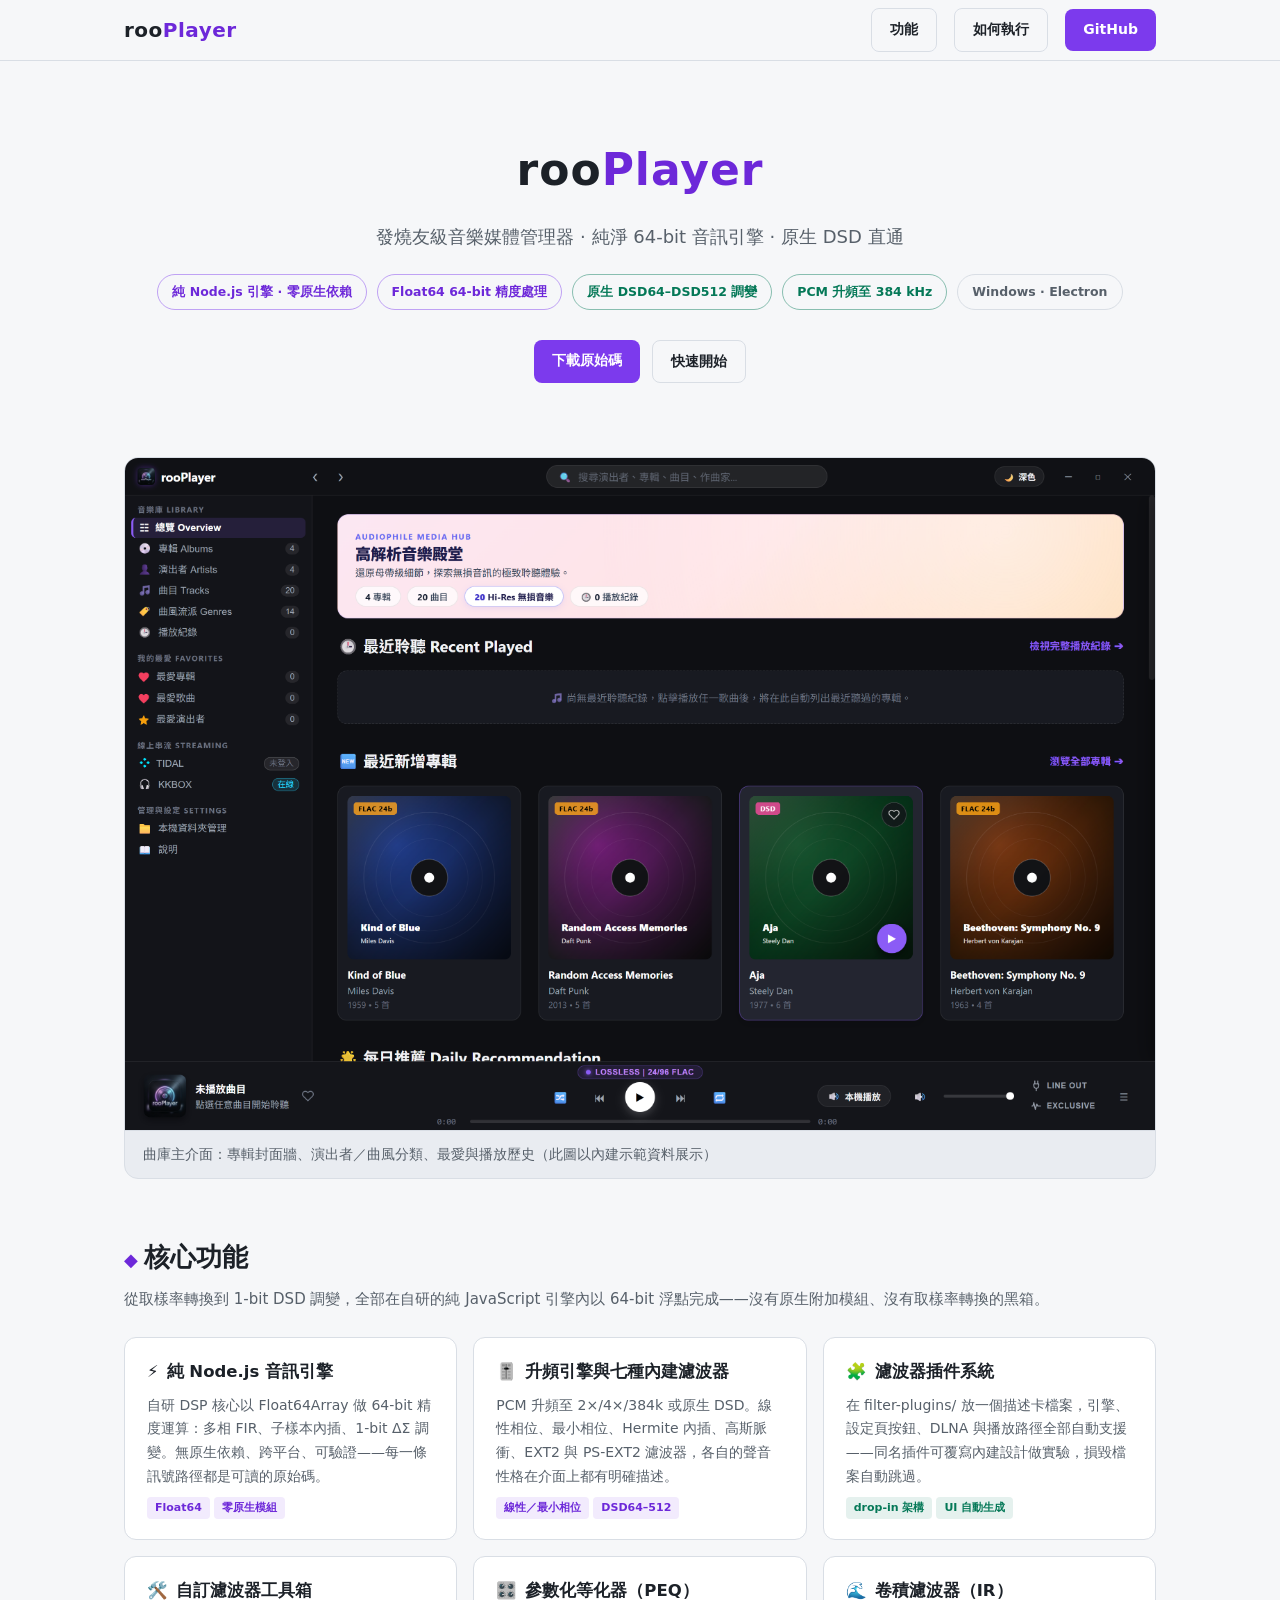
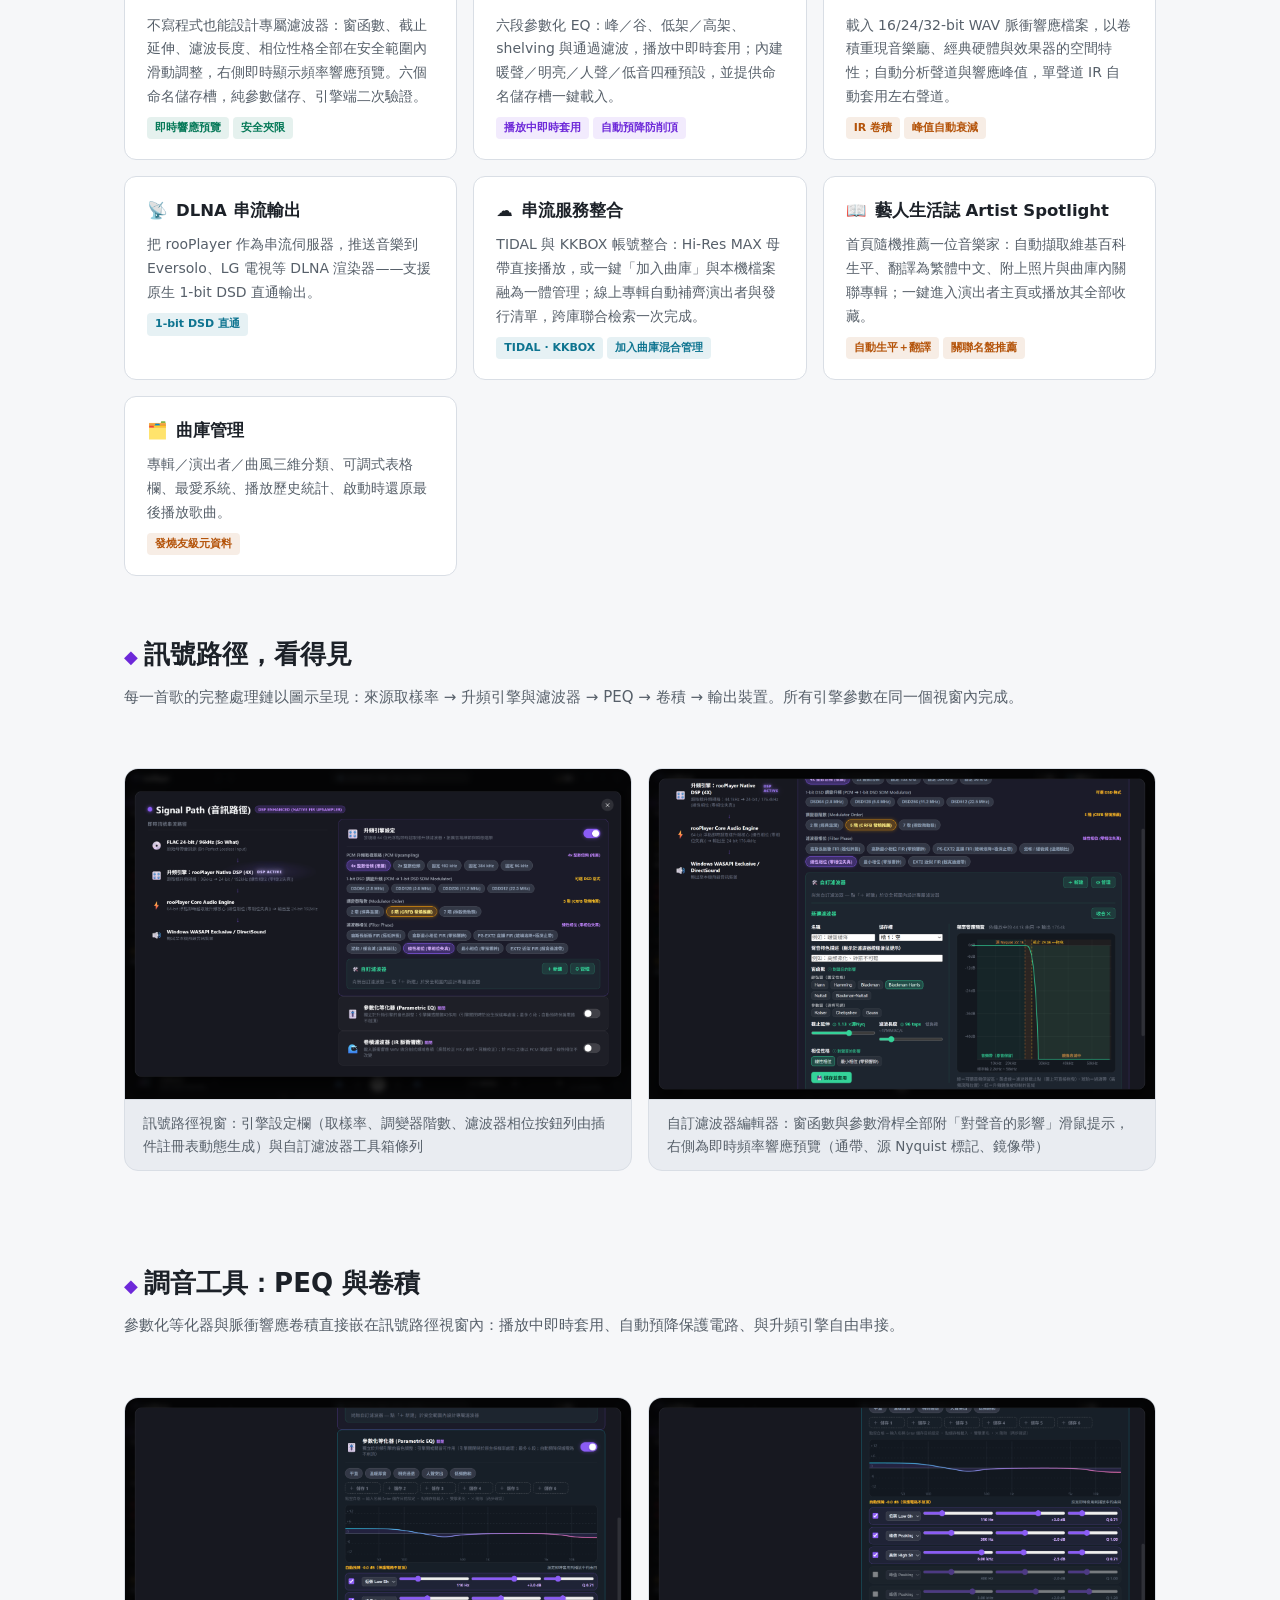
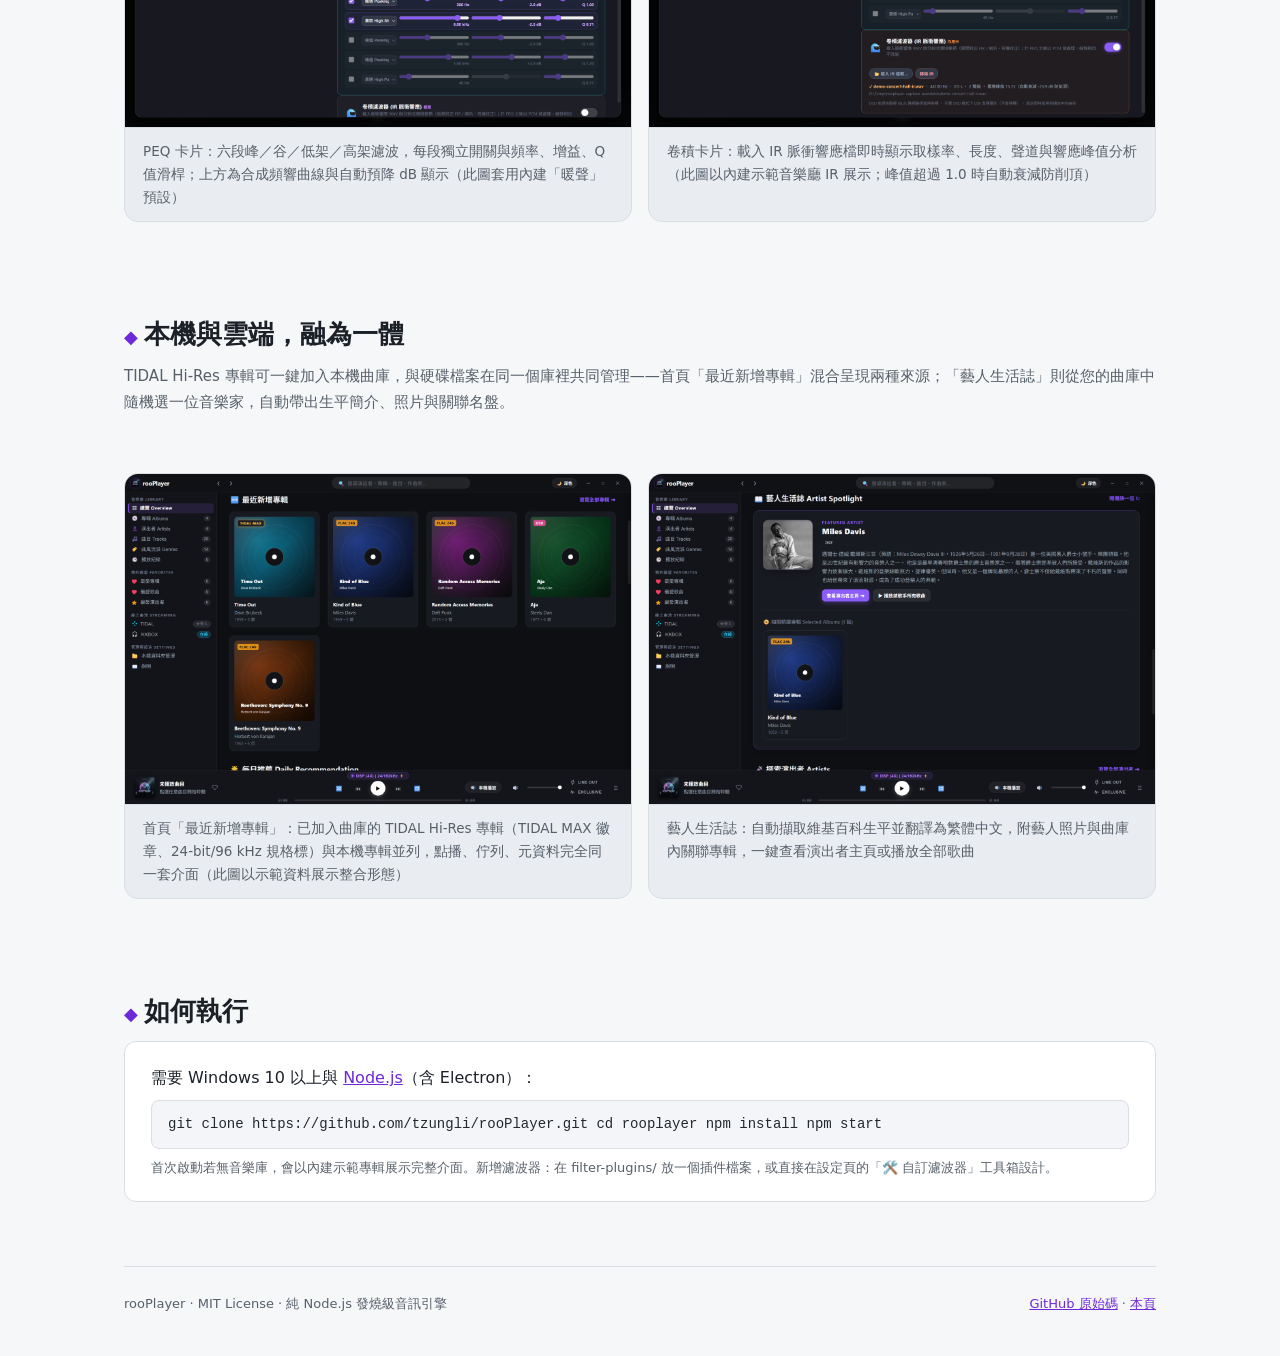
==== frontend/docs/index.html @ 193a7fea "feat: Initial commit of rooPlayer Rust native audiophile media player" ====
<!DOCTYPE html>
<html lang="zh-Hant">
<head>
<meta charset="UTF-8">
<meta name="viewport" content="width=device-width, initial-scale=1.0">
<title>rooPlayer — 發燒友音樂媒體管理器</title>
<meta name="description" content="rooPlayer：純 Node.js 64-bit 音訊引擎的發燒級音樂播放器。原生 DSD、升頻引擎、濾波器插件與自訂工具箱、PEQ、卷積、DLNA 串流。">
<style>
  :root {
    --bg: #f6f7f9; --bg2: #e9ecf1; --card: #ffffff; --border: #d9dee5;
    --text: #1c2128; --text2: #57606a; --purple: #7c3aed; --purple2: #6d28d9;
    --green: #047857; --amber: #b45309; --cyan: #0e7490;
  }
  * { margin: 0; padding: 0; box-sizing: border-box; }
  body { background: var(--bg); color: var(--text); font-family: "Segoe UI", "Microsoft JhengHei", system-ui, sans-serif; line-height: 1.7; }
  .wrap { max-width: 1080px; margin: 0 auto; padding: 0 24px; }

  header { position: sticky; top: 0; background: rgba(246,247,249,.92); backdrop-filter: blur(10px); border-bottom: 1px solid var(--border); z-index: 10; }
  .nav { display: flex; align-items: center; justify-content: space-between; height: 60px; }
  .logo { font-size: 20px; font-weight: 800; letter-spacing: .5px; }
  .logo span { color: var(--purple2); }
  .nav a.btn { margin-left: 12px; }
  .btn { display: inline-block; background: var(--purple); color: #fff; text-decoration: none; font-weight: 700; font-size: 14px; padding: 9px 18px; border-radius: 8px; transition: .2s; }
  .btn:hover { background: var(--purple2); }
  .btn.ghost { background: transparent; border: 1px solid var(--border); color: var(--text); }
  .btn.ghost:hover { border-color: var(--purple2); color: var(--purple2); }

  .hero { text-align: center; padding: 72px 0 40px; }
  .hero h1 { font-size: 44px; font-weight: 800; letter-spacing: 1px; }
  .hero h1 span { color: var(--purple2); }
  .hero .tagline { color: var(--text2); font-size: 18px; margin-top: 14px; }
  .hero .badges { margin-top: 22px; display: flex; gap: 10px; justify-content: center; flex-wrap: wrap; }
  .badge { font-size: 12.5px; font-weight: 700; padding: 6px 14px; border-radius: 20px; border: 1px solid var(--border); color: var(--text2); }
  .badge.p { border-color: rgba(124,58,237,.45); color: var(--purple2); }
  .badge.g { border-color: rgba(4,120,87,.45); color: var(--green); }
  .hero .cta { margin-top: 30px; display: flex; gap: 12px; justify-content: center; }

  .shot { margin: 34px 0; border: 1px solid var(--border); border-radius: 14px; overflow: hidden; background: var(--bg2); }
  .shot img { width: 100%; display: block; }
  .shot .cap { padding: 12px 18px; font-size: 13.5px; color: var(--text2); border-top: 1px solid var(--border); }

  h2 { font-size: 26px; margin: 56px 0 8px; }
  h2::before { content: "◆ "; color: var(--purple2); font-size: 18px; }
  .sub { color: var(--text2); margin-bottom: 24px; font-size: 15px; }

  .grid { display: grid; grid-template-columns: repeat(auto-fit, minmax(300px, 1fr)); gap: 16px; }
  .card { background: var(--card); border: 1px solid var(--border); border-radius: 12px; padding: 20px 22px; }
  .card h3 { font-size: 16.5px; margin-bottom: 8px; }
  .card h3 .ico { margin-right: 8px; }
  .card p { font-size: 14px; color: var(--text2); }
  .card .tag { display: inline-block; font-size: 11px; font-weight: 700; padding: 2px 8px; border-radius: 4px; margin: 8px 4px 0 0; }
  .tag.p { background: rgba(124,58,237,.10); color: var(--purple2); }
  .tag.g { background: rgba(4,120,87,.10); color: var(--green); }
  .tag.a { background: rgba(180,83,9,.10); color: var(--amber); }
  .tag.c { background: rgba(14,116,144,.10); color: var(--cyan); }

  .cols2 { display: grid; grid-template-columns: 1fr 1fr; gap: 16px; }
  @media (max-width: 820px) { .cols2 { grid-template-columns: 1fr; } .hero h1 { font-size: 30px; } }

  .run { background: var(--card); border: 1px solid var(--border); border-radius: 12px; padding: 22px 26px; }
  .run code { display: block; background: #f3f5f8; border: 1px solid var(--border); border-radius: 8px; padding: 12px 16px; font-family: Consolas, monospace; font-size: 14px; color: #24292f; margin: 8px 0; }
  .run .note { font-size: 13px; color: var(--text2); }

  footer { margin-top: 64px; border-top: 1px solid var(--border); padding: 26px 0 40px; color: var(--text2); font-size: 13px; display: flex; justify-content: space-between; flex-wrap: wrap; gap: 10px; }
  footer a { color: var(--purple2); }
</style>
</head>
<body>

<header>
  <div class="wrap nav">
    <div class="logo">roo<span>Player</span></div>
    <nav>
      <a class="btn ghost" href="#features">功能</a>
      <a class="btn ghost" href="#run">如何執行</a>
      <a class="btn" href="https://github.com/tzungli/rooPlayer">GitHub</a>
    </nav>
  </div>
</header>

<div class="wrap">

  <section class="hero">
    <h1>roo<span>Player</span></h1>
    <div class="tagline">發燒友級音樂媒體管理器 · 純淨 64-bit 音訊引擎 · 原生 DSD 直通</div>
    <div class="badges">
      <span class="badge p">純 Node.js 引擎 · 零原生依賴</span>
      <span class="badge p">Float64 64-bit 精度處理</span>
      <span class="badge g">原生 DSD64–DSD512 調變</span>
      <span class="badge g">PCM 升頻至 384 kHz</span>
      <span class="badge">Windows · Electron</span>
    </div>
    <div class="cta">
      <a class="btn" href="https://github.com/tzungli/rooPlayer">下載原始碼</a>
      <a class="btn ghost" href="#run">快速開始</a>
    </div>
  </section>

  <figure class="shot">
    <img src="img/home.png" alt="rooPlayer 曲庫主介面" loading="lazy">
    <figcaption class="cap">曲庫主介面：專輯封面牆、演出者／曲風分類、最愛與播放歷史（此圖以內建示範資料展示）</figcaption>
  </figure>

  <section id="features">
    <h2>核心功能</h2>
    <p class="sub">從取樣率轉換到 1-bit DSD 調變，全部在自研的純 JavaScript 引擎內以 64-bit 浮點完成——沒有原生附加模組、沒有取樣率轉換的黑箱。</p>

    <div class="grid">
      <div class="card">
        <h3><span class="ico">⚡</span>純 Node.js 音訊引擎</h3>
        <p>自研 DSP 核心以 Float64Array 做 64-bit 精度運算：多相 FIR、子樣本內插、1-bit ΔΣ 調變。無原生依賴、跨平台、可驗證——每一條訊號路徑都是可讀的原始碼。</p>
        <span class="tag p">Float64</span><span class="tag p">零原生模組</span>
      </div>
      <div class="card">
        <h3><span class="ico">🎚️</span>升頻引擎與七種內建濾波器</h3>
        <p>PCM 升頻至 2×/4×/384k 或原生 DSD。線性相位、最小相位、Hermite 內插、高斯脈衝、EXT2 與 PS-EXT2 濾波器，各自的聲音性格在介面上都有明確描述。</p>
        <span class="tag p">線性／最小相位</span><span class="tag p">DSD64–512</span>
      </div>
      <div class="card">
        <h3><span class="ico">🧩</span>濾波器插件系統</h3>
        <p>在 filter-plugins/ 放一個描述卡檔案，引擎、設定頁按鈕、DLNA 與播放路徑全部自動支援——同名插件可覆寫內建設計做實驗，損毀檔案自動跳過。</p>
        <span class="tag g">drop-in 架構</span><span class="tag g">UI 自動生成</span>
      </div>
      <div class="card">
        <h3><span class="ico">🛠️</span>自訂濾波器工具箱</h3>
        <p>不寫程式也能設計專屬濾波器：窗函數、截止延伸、濾波長度、相位性格全部在安全範圍內滑動調整，右側即時顯示頻率響應預覽。六個命名儲存槽，純參數儲存、引擎端二次驗證。</p>
        <span class="tag g">即時響應預覽</span><span class="tag g">安全夾限</span>
      </div>
      <div class="card">
        <h3><span class="ico">🎛️</span>參數化等化器（PEQ）</h3>
        <p>六段參數化 EQ：峰／谷、低架／高架、 shelving 與通過濾波，播放中即時套用；內建暖聲／明亮／人聲／低音四種預設，並提供命名儲存槽一鍵載入。</p>
        <span class="tag p">播放中即時套用</span><span class="tag p">自動預降防削頂</span>
      </div>
      <div class="card">
        <h3><span class="ico">🌊</span>卷積濾波器（IR）</h3>
        <p>載入 16/24/32-bit WAV 脈衝響應檔案，以卷積重現音樂廳、經典硬體與效果器的空間特性；自動分析聲道與響應峰值，單聲道 IR 自動套用左右聲道。</p>
        <span class="tag a">IR 卷積</span><span class="tag a">峰值自動衰減</span>
      </div>
      <div class="card">
        <h3><span class="ico">📡</span>DLNA 串流輸出</h3>
        <p>把 rooPlayer 作為串流伺服器，推送音樂到 Eversolo、LG 電視等 DLNA 渲染器——支援原生 1-bit DSD 直通輸出。</p>
        <span class="tag c">1-bit DSD 直通</span>
      </div>
      <div class="card">
        <h3><span class="ico">☁️</span>串流服務整合</h3>
        <p>TIDAL 與 KKBOX 帳號整合：Hi-Res MAX 母帶直接播放，或一鍵「加入曲庫」與本機檔案融為一體管理；線上專輯自動補齊演出者與發行清單，跨庫聯合檢索一次完成。</p>
        <span class="tag c">TIDAL · KKBOX</span><span class="tag c">加入曲庫混合管理</span>
      </div>
      <div class="card">
        <h3><span class="ico">📖</span>藝人生活誌 Artist Spotlight</h3>
        <p>首頁隨機推薦一位音樂家：自動擷取維基百科生平、翻譯為繁體中文、附上照片與曲庫內關聯專輯；一鍵進入演出者主頁或播放其全部收藏。</p>
        <span class="tag a">自動生平＋翻譯</span><span class="tag a">關聯名盤推薦</span>
      </div>
      <div class="card">
        <h3><span class="ico">🗂️</span>曲庫管理</h3>
        <p>專輯／演出者／曲風三維分類、可調式表格欄、最愛系統、播放歷史統計、啟動時還原最後播放歌曲。</p>
        <span class="tag a">發燒友級元資料</span>
      </div>
    </div>
  </section>

  <section>
    <h2>訊號路徑，看得見</h2>
    <p class="sub">每一首歌的完整處理鏈以圖示呈現：來源取樣率 → 升頻引擎與濾波器 → PEQ → 卷積 → 輸出裝置。所有引擎參數在同一個視窗內完成。</p>
    <div class="cols2">
      <figure class="shot">
        <img src="img/signalpath.png" alt="訊號路徑設定視窗" loading="lazy">
        <figcaption class="cap">訊號路徑視窗：引擎設定欄（取樣率、調變器階數、濾波器相位按鈕列由插件註冊表動態生成）與自訂濾波器工具箱條列</figcaption>
      </figure>
      <figure class="shot">
        <img src="img/toolbox.png" alt="自訂濾波器工具箱編輯器" loading="lazy">
        <figcaption class="cap">自訂濾波器編輯器：窗函數與參數滑桿全部附「對聲音的影響」滑鼠提示，右側為即時頻率響應預覽（通帶、源 Nyquist 標記、鏡像帶）</figcaption>
      </figure>
    </div>
  </section>

  <section>
    <h2>調音工具：PEQ 與卷積</h2>
    <p class="sub">參數化等化器與脈衝響應卷積直接嵌在訊號路徑視窗內：播放中即時套用、自動預降保護電路、與升頻引擎自由串接。</p>
    <div class="cols2">
      <figure class="shot">
        <img src="img/peq.png" alt="參數化等化器 PEQ 卡片" loading="lazy">
        <figcaption class="cap">PEQ 卡片：六段峰／谷／低架／高架濾波，每段獨立開關與頻率、增益、Q 值滑桿；上方為合成頻響曲線與自動預降 dB 顯示（此圖套用內建「暖聲」預設）</figcaption>
      </figure>
      <figure class="shot">
        <img src="img/conv.png" alt="卷積濾波器 IR 卡片" loading="lazy">
        <figcaption class="cap">卷積卡片：載入 IR 脈衝響應檔即時顯示取樣率、長度、聲道與響應峰值分析（此圖以內建示範音樂廳 IR 展示；峰值超過 1.0 時自動衰減防削頂）</figcaption>
      </figure>
    </div>
  </section>

  <section>
    <h2>本機與雲端，融為一體</h2>
    <p class="sub">TIDAL Hi-Res 專輯可一鍵加入本機曲庫，與硬碟檔案在同一個庫裡共同管理——首頁「最近新增專輯」混合呈現兩種來源；「藝人生活誌」則從您的曲庫中隨機選一位音樂家，自動帶出生平簡介、照片與關聯名盤。</p>
    <div class="cols2">
      <figure class="shot">
        <img src="img/tidal.png" alt="TIDAL 專輯與本機曲庫混合管理" loading="lazy">
        <figcaption class="cap">首頁「最近新增專輯」：已加入曲庫的 TIDAL Hi-Res 專輯（TIDAL MAX 徽章、24-bit/96 kHz 規格標）與本機專輯並列，點播、佇列、元資料完全同一套介面（此圖以示範資料展示整合形態）</figcaption>
      </figure>
      <figure class="shot">
        <img src="img/spotlight.png" alt="藝人生活誌 Artist Spotlight" loading="lazy">
        <figcaption class="cap">藝人生活誌：自動擷取維基百科生平並翻譯為繁體中文，附藝人照片與曲庫內關聯專輯，一鍵查看演出者主頁或播放全部歌曲</figcaption>
      </figure>
    </div>
  </section>

  <section id="run">
    <h2>如何執行</h2>
    <div class="run">
      <p>需要 Windows 10 以上與 <a href="https://nodejs.org" style="color:var(--purple2)">Node.js</a>（含 Electron）：</p>
      <code>git clone https://github.com/tzungli/rooPlayer.git
cd rooplayer
npm install
npm start</code>
      <p class="note">首次啟動若無音樂庫，會以內建示範專輯展示完整介面。新增濾波器：在 filter-plugins/ 放一個插件檔案，或直接在設定頁的「🛠️ 自訂濾波器」工具箱設計。</p>
    </div>
  </section>

  <footer>
    <div>rooPlayer · MIT License · 純 Node.js 發燒級音訊引擎</div>
    <div><a href="https://github.com/tzungli/rooPlayer">GitHub 原始碼</a> · <a href="https://tzungli.github.io/rooPlayer/">本頁</a></div>
  </footer>

</div>
</body>
</html>
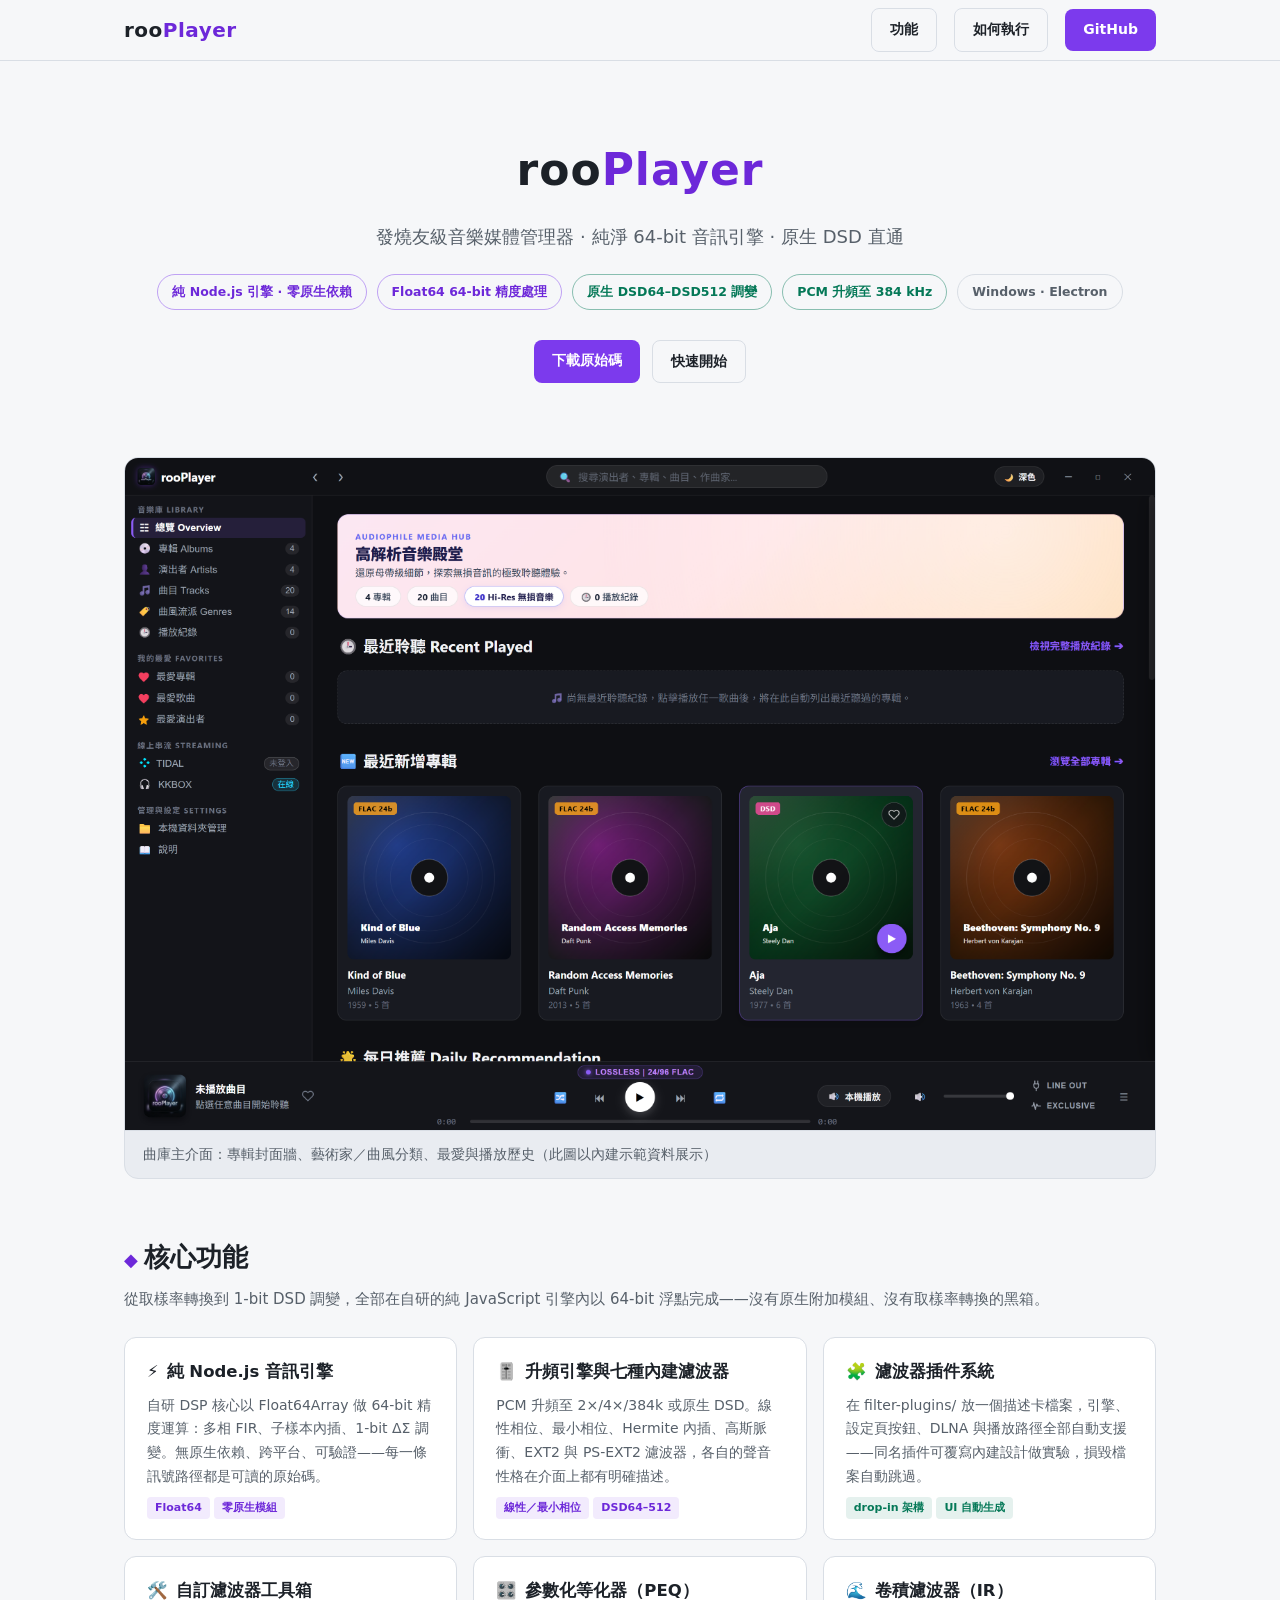
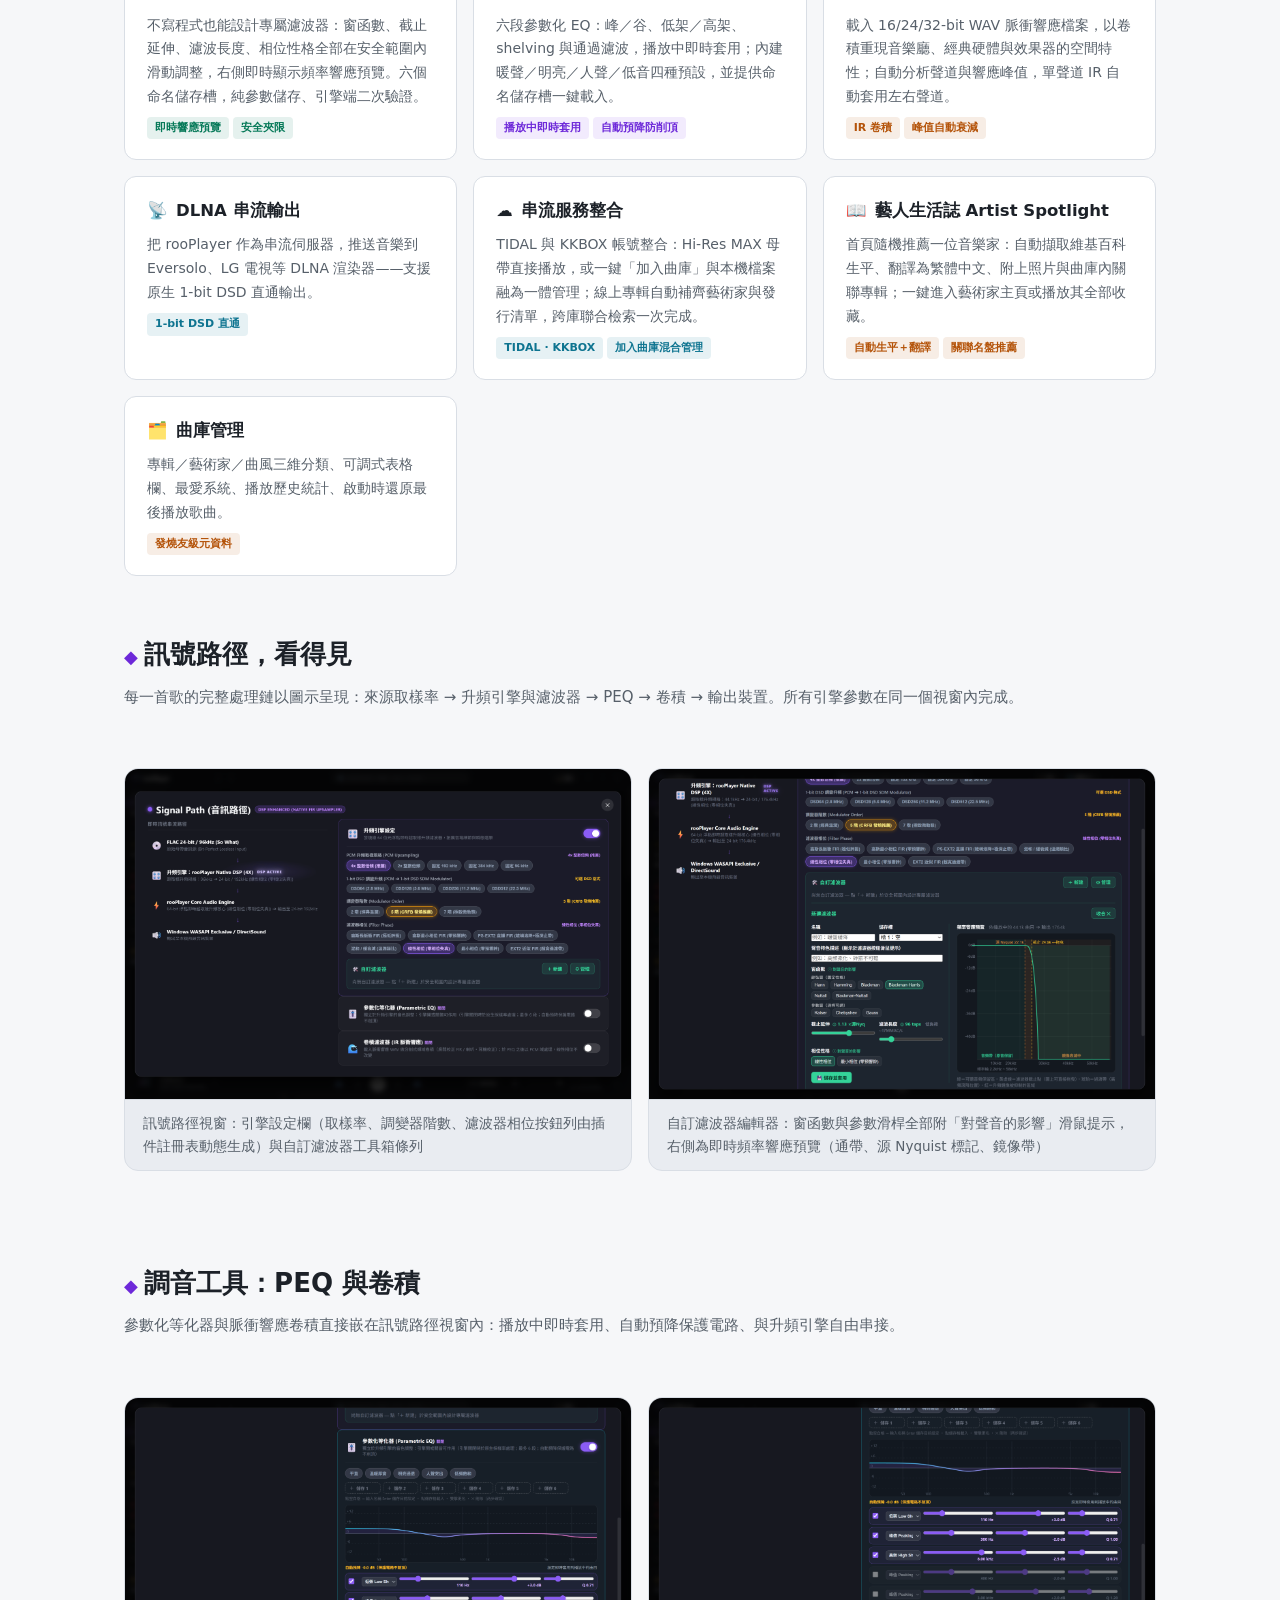
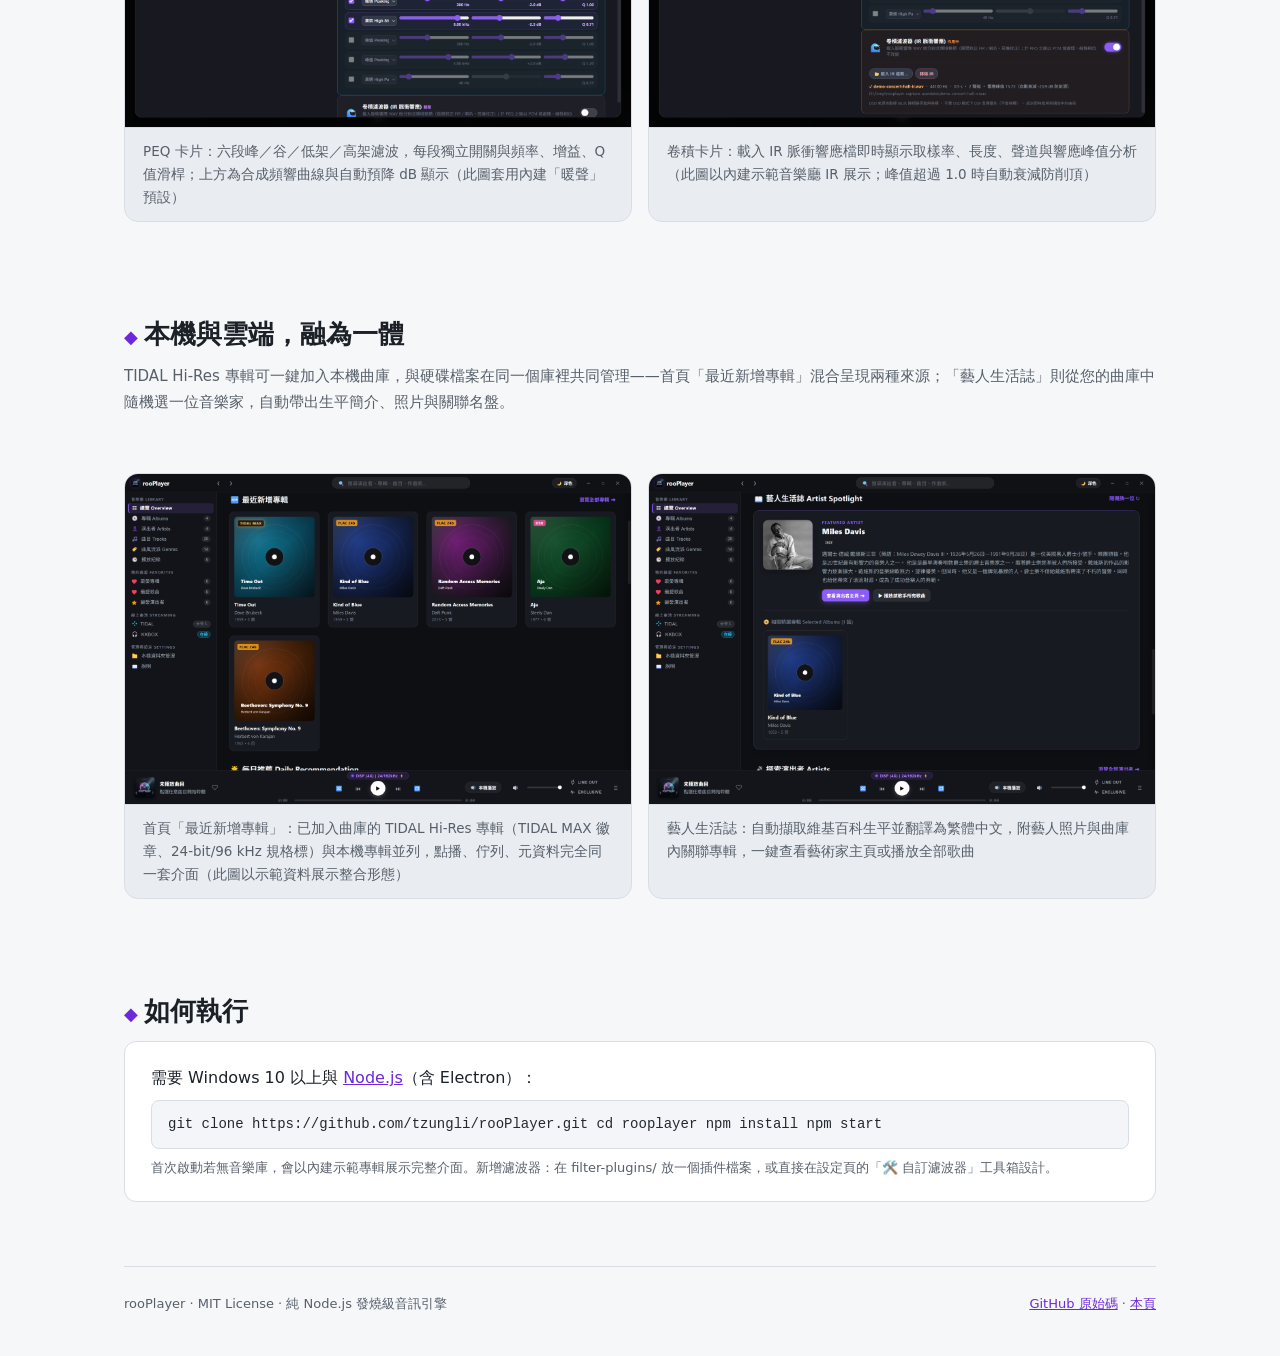
==== commit 3cd72f51: "chore(ui): rename 演出者 to 藝術家 across sidebar, pages, and i18n" ====
--- a/frontend/docs/index.html
+++ b/frontend/docs/index.html
@@ -98,7 +98,7 @@
 
   <figure class="shot">
     <img src="img/home.png" alt="rooPlayer 曲庫主介面" loading="lazy">
-    <figcaption class="cap">曲庫主介面：專輯封面牆、演出者／曲風分類、最愛與播放歷史（此圖以內建示範資料展示）</figcaption>
+    <figcaption class="cap">曲庫主介面：專輯封面牆、藝術家／曲風分類、最愛與播放歷史（此圖以內建示範資料展示）</figcaption>
   </figure>
 
   <section id="features">
@@ -143,17 +143,17 @@
       </div>
       <div class="card">
         <h3><span class="ico">☁️</span>串流服務整合</h3>
-        <p>TIDAL 與 KKBOX 帳號整合：Hi-Res MAX 母帶直接播放，或一鍵「加入曲庫」與本機檔案融為一體管理；線上專輯自動補齊演出者與發行清單，跨庫聯合檢索一次完成。</p>
+        <p>TIDAL 與 KKBOX 帳號整合：Hi-Res MAX 母帶直接播放，或一鍵「加入曲庫」與本機檔案融為一體管理；線上專輯自動補齊藝術家與發行清單，跨庫聯合檢索一次完成。</p>
         <span class="tag c">TIDAL · KKBOX</span><span class="tag c">加入曲庫混合管理</span>
       </div>
       <div class="card">
         <h3><span class="ico">📖</span>藝人生活誌 Artist Spotlight</h3>
-        <p>首頁隨機推薦一位音樂家：自動擷取維基百科生平、翻譯為繁體中文、附上照片與曲庫內關聯專輯；一鍵進入演出者主頁或播放其全部收藏。</p>
+        <p>首頁隨機推薦一位音樂家：自動擷取維基百科生平、翻譯為繁體中文、附上照片與曲庫內關聯專輯；一鍵進入藝術家主頁或播放其全部收藏。</p>
         <span class="tag a">自動生平＋翻譯</span><span class="tag a">關聯名盤推薦</span>
       </div>
       <div class="card">
         <h3><span class="ico">🗂️</span>曲庫管理</h3>
-        <p>專輯／演出者／曲風三維分類、可調式表格欄、最愛系統、播放歷史統計、啟動時還原最後播放歌曲。</p>
+        <p>專輯／藝術家／曲風三維分類、可調式表格欄、最愛系統、播放歷史統計、啟動時還原最後播放歌曲。</p>
         <span class="tag a">發燒友級元資料</span>
       </div>
     </div>
@@ -199,7 +199,7 @@
       </figure>
       <figure class="shot">
         <img src="img/spotlight.png" alt="藝人生活誌 Artist Spotlight" loading="lazy">
-        <figcaption class="cap">藝人生活誌：自動擷取維基百科生平並翻譯為繁體中文，附藝人照片與曲庫內關聯專輯，一鍵查看演出者主頁或播放全部歌曲</figcaption>
+        <figcaption class="cap">藝人生活誌：自動擷取維基百科生平並翻譯為繁體中文，附藝人照片與曲庫內關聯專輯，一鍵查看藝術家主頁或播放全部歌曲</figcaption>
       </figure>
     </div>
   </section>
